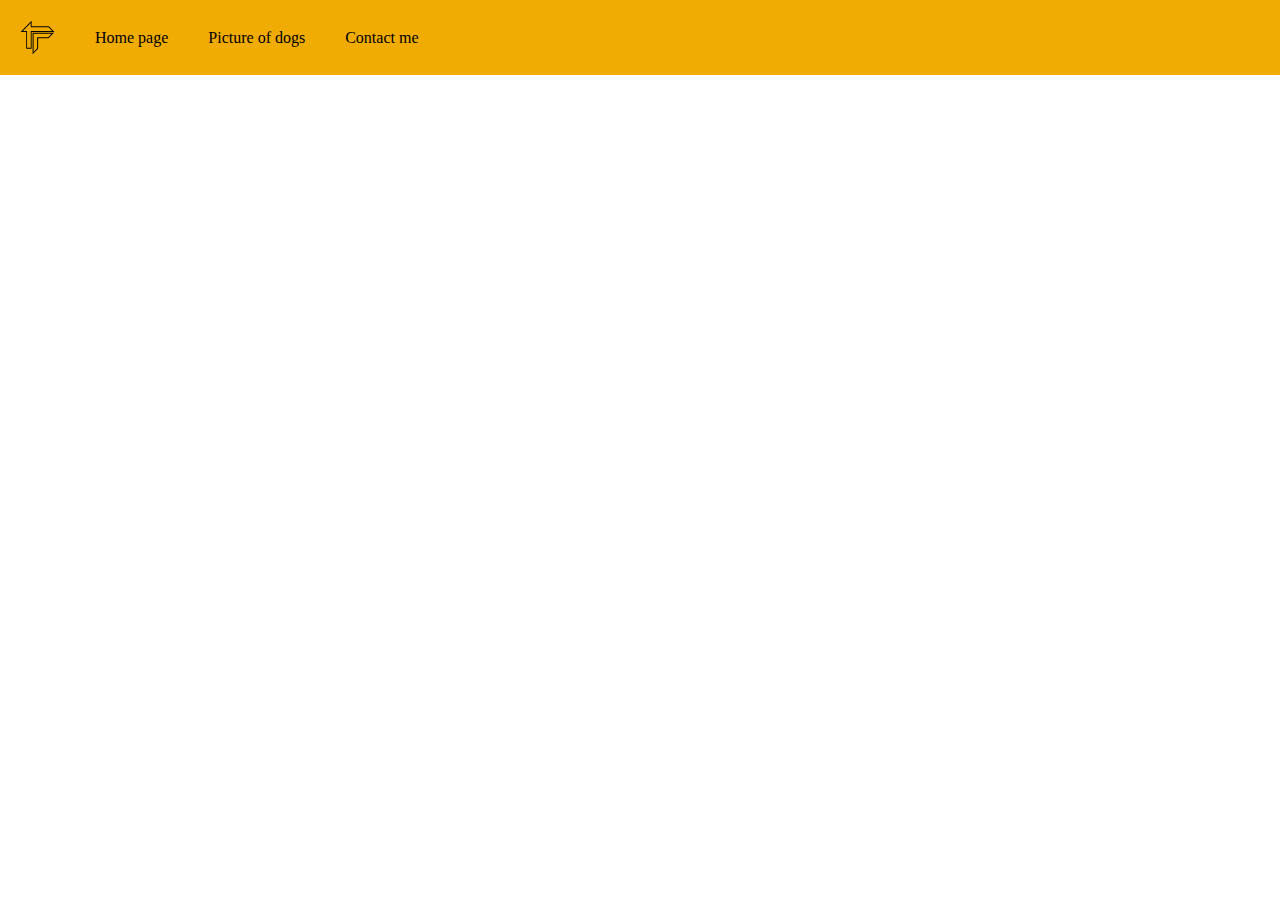
==== index.html @ bbdcefe3 "I made changes to the website" ====
<!DOCTYPE html>
<html>
  <head>
    <meta charset="utf-8" />
    <meta name="viewport" content="width=device-width" />
    <title>Home</title>
    <link href="style.css" rel="stylesheet" type="text/css" />
  </head>

  <body>
    <div class="container">
      <img
        height="75"
        src="[data-uri]"
      />
      <a href="index.html">Home page</a>
      <a href="dogs.html">Picture of dogs</a>
      <a href="contactme.html">Contact me</a>
    </div>

    <script src="script.js"></script>
  </body>
</html>
---- style.css ----
.container {
  background: rgb(240, 172, 2);
  display: flex;
  align-items: center;
}

h3 {
  color: black;
  font-size: 30px;
}

body {
  margin: 0px;
}

a {
  text-decoration: none;
  color: black;
  margin-right: 20px;
  margin-left: 20px;
}
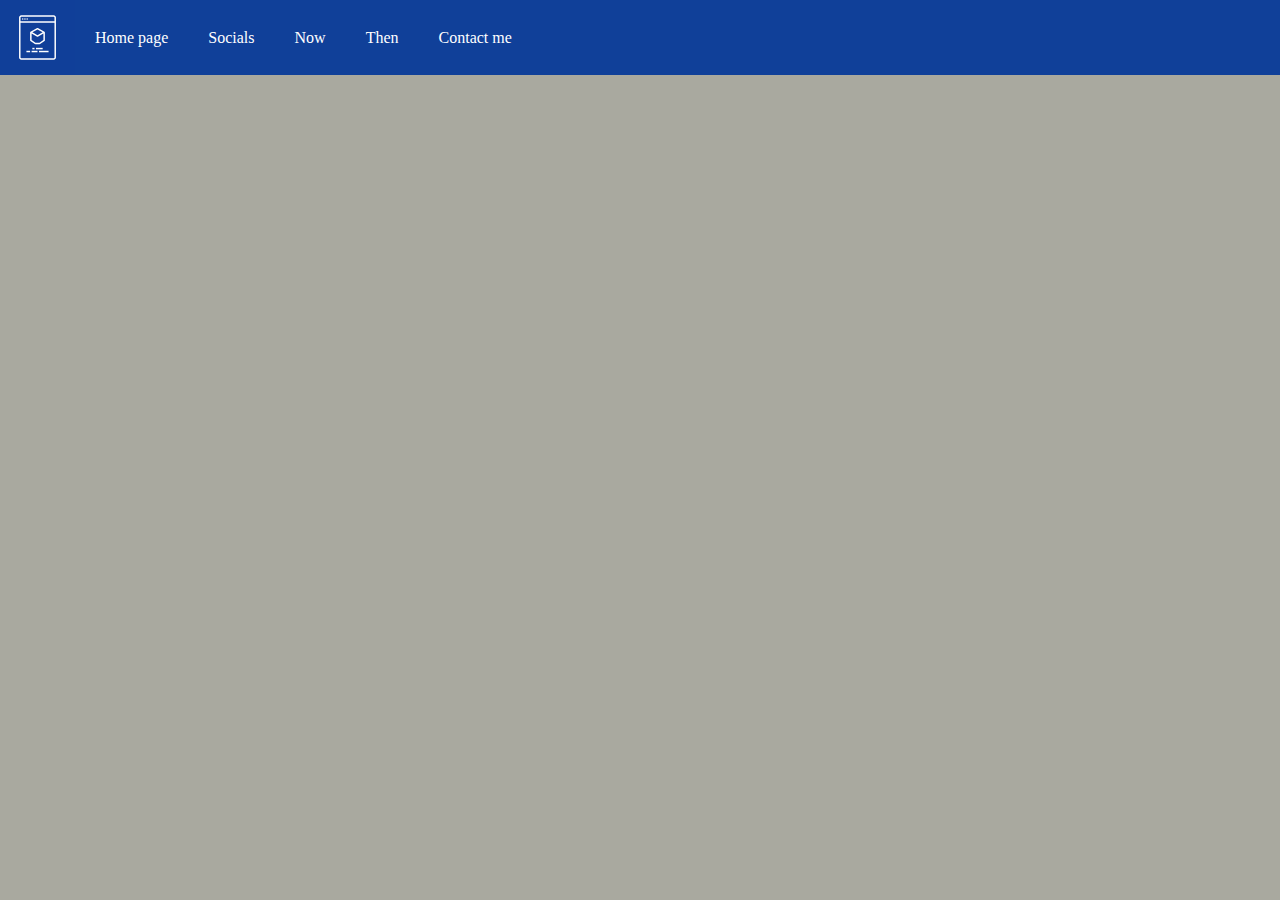
==== commit 06101d91: "I made changes to the website" ====
--- a/index.html
+++ b/index.html
@@ -8,13 +8,15 @@
   </head>
 
   <body>
-    <div class="container">
+    <div class="container sticky">
       <img
         height="75"
-        src="[data-uri]"
+        src="[data-uri]"
       />
       <a href="index.html">Home page</a>
-      <a href="dogs.html">Picture of dogs</a>
+      <a href="socials.html">Socials</a>
+      <a href="now.html">Now</a>
+      <a href="then.html">Then</a>
       <a href="contactme.html">Contact me</a>
     </div>
 
--- a/style.css
+++ b/style.css
@@ -1,5 +1,5 @@
 .container {
-  background: rgb(240, 172, 2);
+  background: rgb(16, 64, 153);
   display: flex;
   align-items: center;
 }
@@ -11,11 +11,34 @@
 
 body {
   margin: 0px;
+  background:rgb(169, 169, 159);
 }
 
 a {
   text-decoration: none;
-  color: black;
+  color: rgb(255, 255, 255);
   margin-right: 20px;
   margin-left: 20px;
 }
+
+.contactbutton {
+  color: black;
+}
+
+.box {
+  height: 400px;
+  width: 100%;
+  background: rgb(169, 169, 159);
+
+  display: flex;
+  align-items: center;
+  justify-content: left;
+}
+
+
+.sticky {
+	position: -webkit-sticky;
+	position: sticky;
+	top: 0;
+}
+
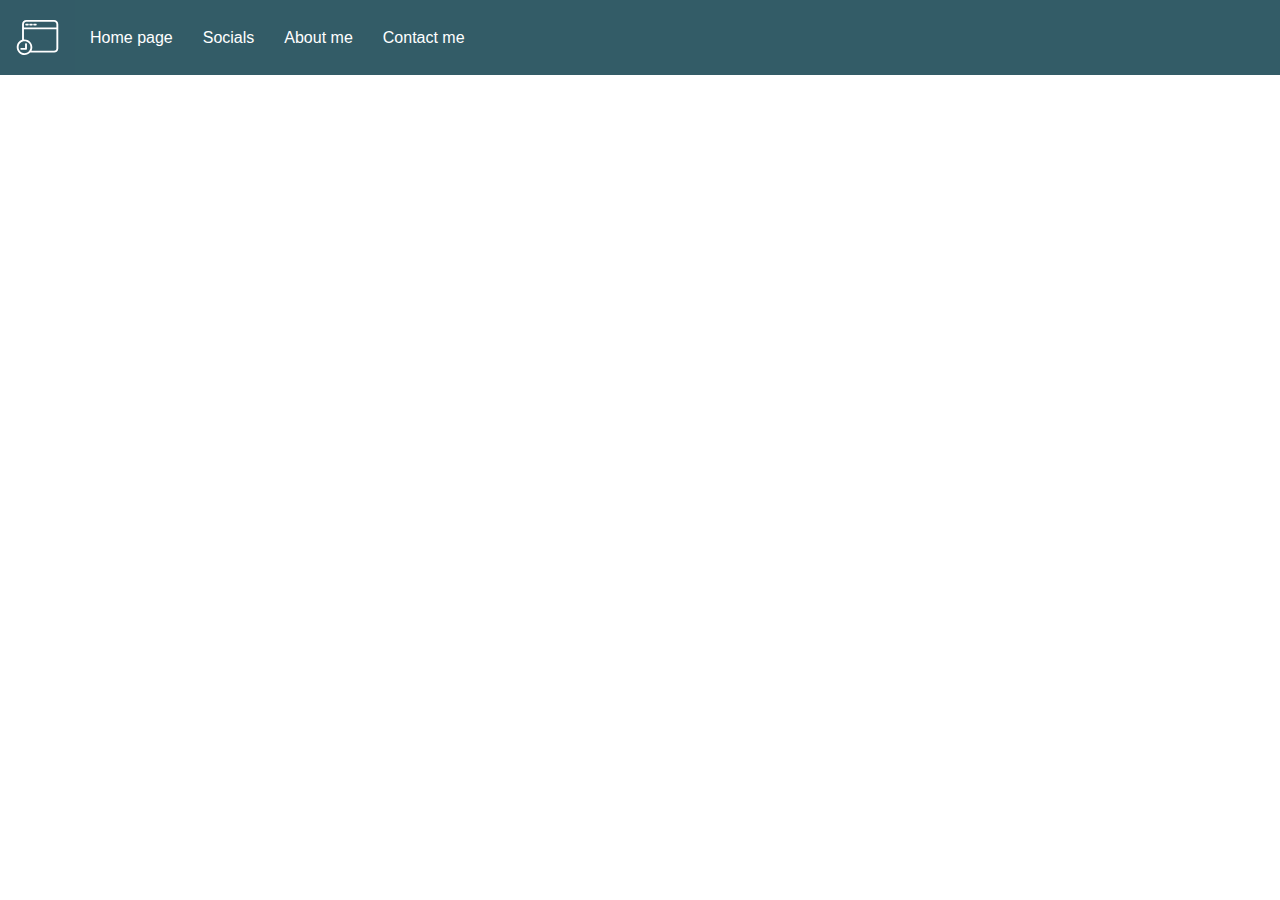
==== commit 9224631e: "I made changes to the website" ====
--- a/index.html
+++ b/index.html
@@ -11,13 +11,12 @@
     <div class="container sticky">
       <img
         height="75"
-        src="[data-uri]"
+        src="[data-uri]"
       />
-      <a href="index.html">Home page</a>
-      <a href="socials.html">Socials</a>
-      <a href="now.html">Now</a>
-      <a href="then.html">Then</a>
-      <a href="contactme.html">Contact me</a>
+      <a href="index.html" class="link">Home page</a>
+      <a href="socials.html" class="link">Socials</a>
+      <a href="aboutme.html" class="link">About me</a>
+      <a href="contactme.html" class="link">Contact me</a>
     </div>
 
     <script src="script.js"></script>
--- a/style.css
+++ b/style.css
@@ -1,7 +1,11 @@
 .container {
-  background: rgb(16, 64, 153);
+  background: #335c67;
   display: flex;
   align-items: center;
+}
+
+.pageContainer {
+  padding: 5px 20px;
 }
 
 h3 {
@@ -10,35 +14,102 @@
 }
 
 body {
+  font-family: Arial, sans-serif;
   margin: 0px;
-  background:rgb(169, 169, 159);
+  background: #ffffff;
+}
+
+.absoluteFun {
+  bottom: 0px;
+  left: 35%;
+  position: absolute;
+  background-color: purple;
+  color: greenyellow;
+  width: 400px;
+  height: 50px;
+}
+
+.skillOverlay {
+  display: none;
+}
+
+.skill:hover .skillOverlay {
+  display: flex;
+  justify-content: center;
+  align-items: center;
+  font-size: 25px;
+  font-weight: bold;
+  position: absolute;
+  background-color: white;
+  width: 200px;
+  height: 200px;
 }
 
 a {
   text-decoration: none;
   color: rgb(255, 255, 255);
-  margin-right: 20px;
-  margin-left: 20px;
+  margin-right: 5px;
+  margin-left: 5px;
+}
+.link:hover {
+  background: #68adc1;
+  padding: 10px;
+  border-radius: 7px;
+}
+.link {
+  padding: 10px;
 }
 
 .contactbutton {
-  color: black;
+  border-radius: 7px;
+  padding-top: 10px;
+  padding-bottom: 10px;
+  padding-left: 20px;
+  padding-right: 20px;
+  background: #540b0e;
+  color: white;
+}
+
+.contactbutton:hover {
+  background-color: #9e2a2b;
+}
+
+.skills {
+  padding: 20px;
+  display: flex;
+  justify-content: center;
+  align-items: center;
+}
+
+.skill {
+  position: relative;
+  margin: 20px;
+  display: flex;
+  justify-content: center;
+  align-items: center;
+  padding: 10px;
+  width: 200px;
+  height: 200px;
+}
+
+.skill:hover {
+  border-radius: 8px;
+  cursor: pointer;
+  box-shadow: 0 0 11px rgba(33, 33, 33, 0.2);
 }
 
 .box {
   height: 400px;
   width: 100%;
-  background: rgb(169, 169, 159);
+  background: #ffffff;
 
   display: flex;
   align-items: center;
   justify-content: left;
 }
 
-
 .sticky {
-	position: -webkit-sticky;
-	position: sticky;
-	top: 0;
+  position: -webkit-sticky;
+  position: sticky;
+  top: 0;
 }
-
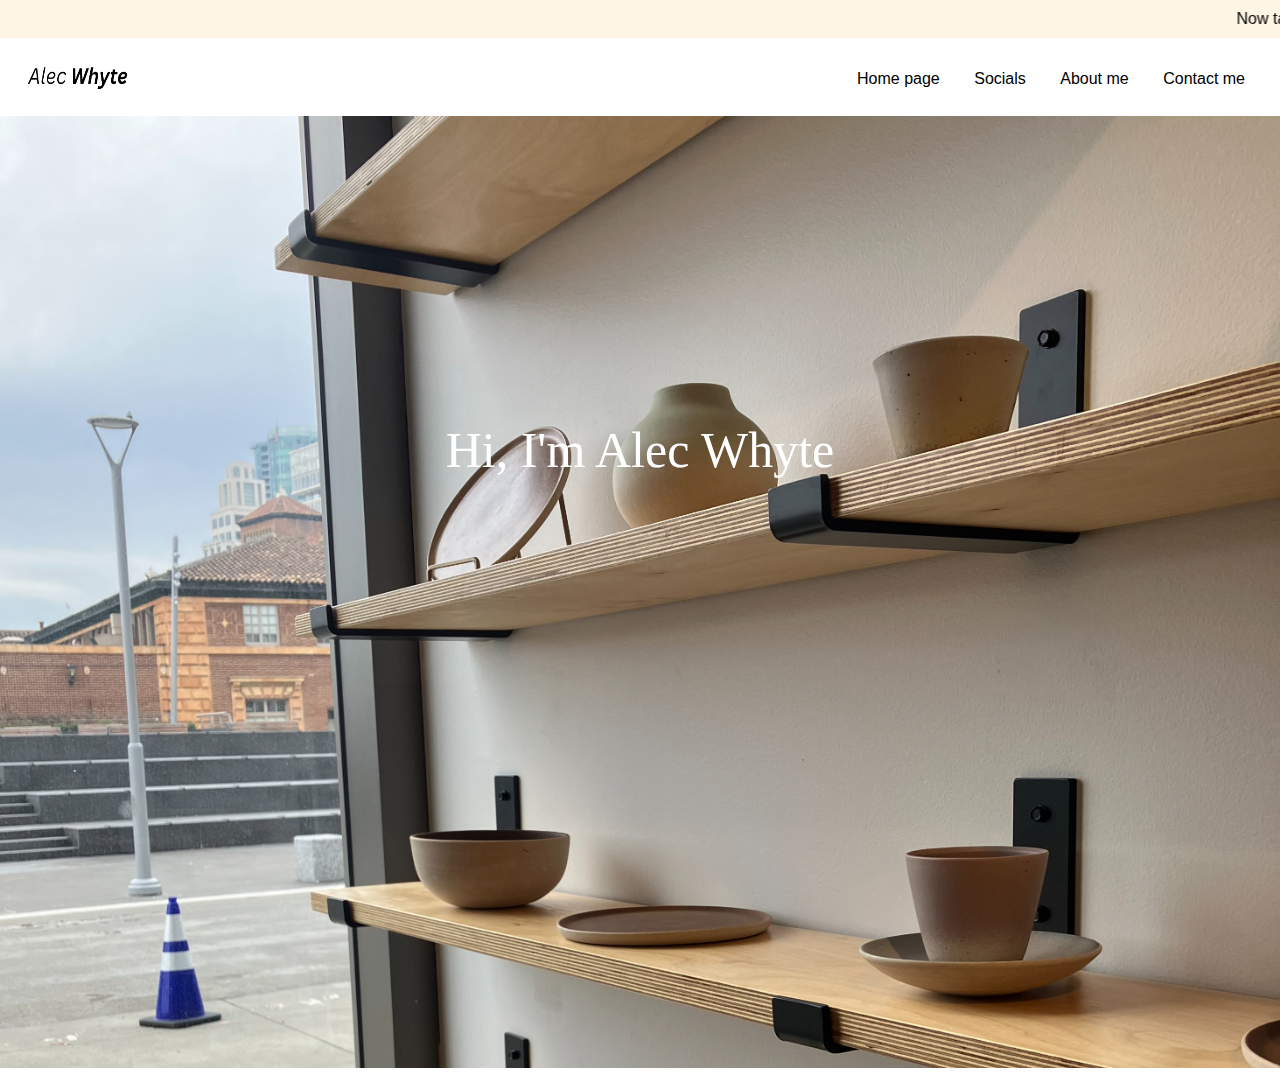
==== commit 1614e870: "I made changes to the website" ====
--- a/index.html
+++ b/index.html
@@ -5,20 +5,27 @@
     <meta name="viewport" content="width=device-width" />
     <title>Home</title>
     <link href="style.css" rel="stylesheet" type="text/css" />
+    <link rel="icon" href="awlogo.jpeg" />
   </head>
 
   <body>
+    <marquee style="background:#FFF5E4;color:black;padding-top:10px;padding-bottom:10px;">Now taking care of pets!!</marquee>
     <div class="container sticky">
-      <img
-        height="75"
-        src="[data-uri]"
-      />
-      <a href="index.html" class="link">Home page</a>
-      <a href="socials.html" class="link">Socials</a>
-      <a href="aboutme.html" class="link">About me</a>
-      <a href="contactme.html" class="link">Contact me</a>
+      <a href="index.html"
+        ><img height="75" class="topleftlogo" src="aleclogo.png" alt="mainIcon"
+      /></a>
+      <div>
+        <a href="index.html" class="link">Home page</a>
+        <a href="socials.html" class="link">Socials</a>
+        <a href="aboutme.html" class="link">About me</a>
+        <a href="contactme.html" class="link">Contact me</a>
+      </div>
+
     </div>
-
+<div class="container2"></div>
+    <img class="background" src="background.jpg" alt="replace" />
+    <div class="centered">Hi&#44 I'm Alec Whyte</div>    
+  </div>
     <script src="script.js"></script>
   </body>
 </html>
--- a/style.css
+++ b/style.css
@@ -1,7 +1,9 @@
 .container {
-  background: #335c67;
+  background: #ffffff;
   display: flex;
   align-items: center;
+  padding: 20px;
+  justify-content: space-between;
 }
 
 .pageContainer {
@@ -19,16 +21,6 @@
   background: #ffffff;
 }
 
-.absoluteFun {
-  bottom: 0px;
-  left: 35%;
-  position: absolute;
-  background-color: purple;
-  color: greenyellow;
-  width: 400px;
-  height: 50px;
-}
-
 .skillOverlay {
   display: none;
 }
@@ -40,21 +32,22 @@
   font-size: 25px;
   font-weight: bold;
   position: absolute;
-  background-color: white;
+  background-color: rgb(255, 255, 255);
   width: 200px;
   height: 200px;
 }
 
 a {
   text-decoration: none;
-  color: rgb(255, 255, 255);
+  color: rgb(0, 0, 0);
   margin-right: 5px;
   margin-left: 5px;
 }
 .link:hover {
-  background: #68adc1;
+  background: #4c5457;
   padding: 10px;
   border-radius: 7px;
+  color: white;
 }
 .link {
   padding: 10px;
@@ -113,3 +106,30 @@
   position: sticky;
   top: 0;
 }
+
+.topleftlogo {
+  height: 30px;
+  width: 105px;
+}
+
+.background {
+  width: 100%;
+}
+
+/* Container holding the image and the text */
+.container2 {
+  position: relative;
+  text-align: center;
+  color: white;
+}
+
+/* Centered text */
+.centered {
+  position: absolute;
+  top: 50%;
+  left: 50%;
+  transform: translate(-50%, -50%);
+  color: white;
+  font-size: 50px;
+  font-family: Chalkduster;
+}
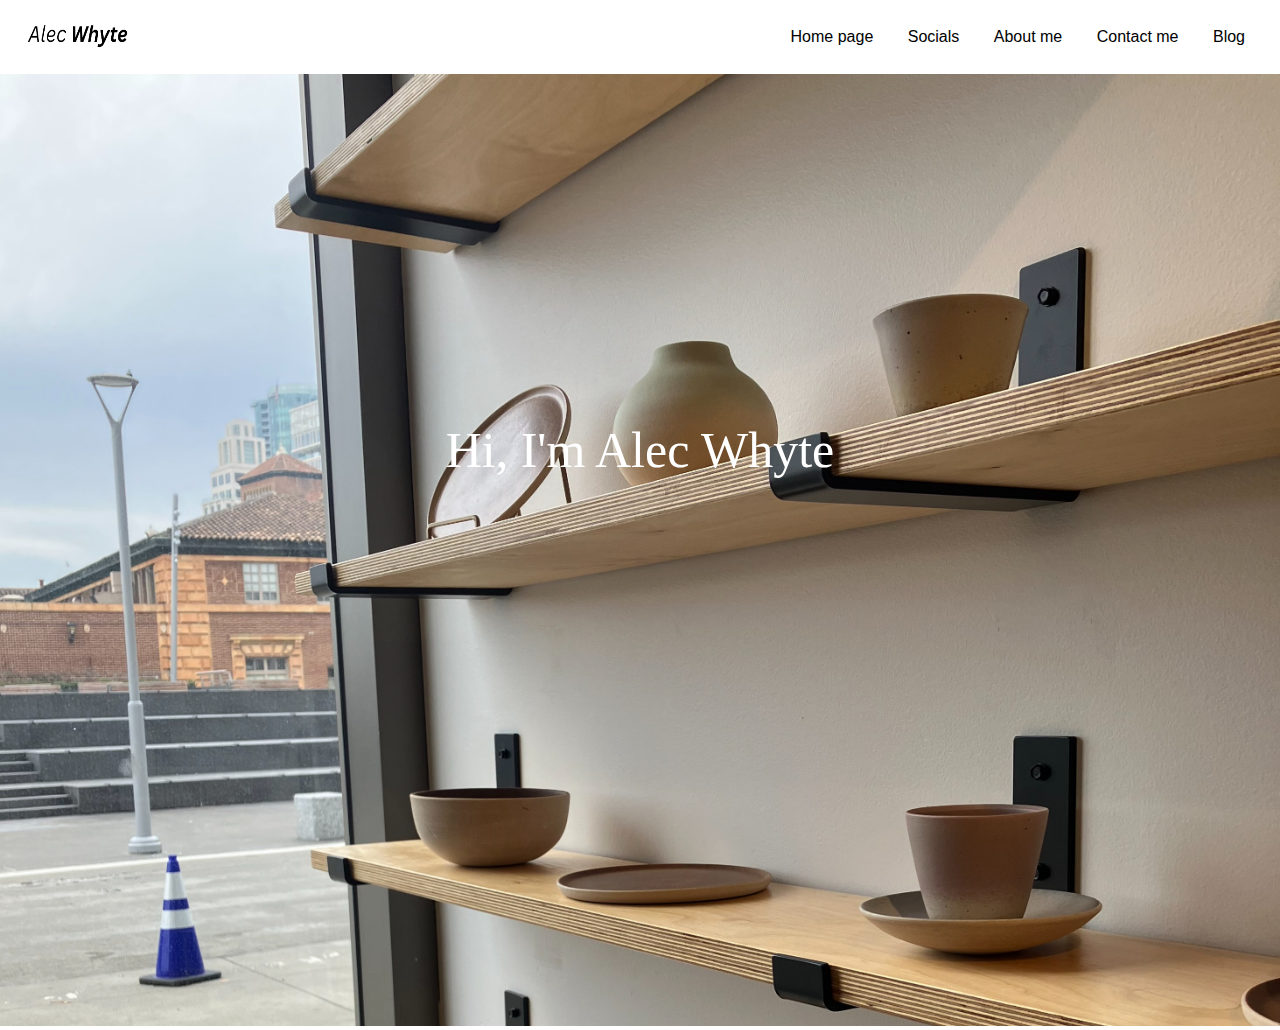
==== commit 788b4eb5: "I made changes to the website" ====
--- a/index.html
+++ b/index.html
@@ -5,26 +5,26 @@
     <meta name="viewport" content="width=device-width" />
     <title>Home</title>
     <link href="style.css" rel="stylesheet" type="text/css" />
-    <link rel="icon" href="awlogo.jpeg" />
+    <link rel="icon" href="assets/images/awlogo.png" />
   </head>
 
   <body>
-    <marquee style="background:#FFF5E4;color:black;padding-top:10px;padding-bottom:10px;">Now taking care of pets!!</marquee>
     <div class="container sticky">
       <a href="index.html"
-        ><img height="75" class="topleftlogo" src="aleclogo.png" alt="mainIcon"
+        ><img height="75" class="topleftlogo" src="assets/images/aleclogo.png" alt="mainIcon"
       /></a>
       <div>
         <a href="index.html" class="link">Home page</a>
         <a href="socials.html" class="link">Socials</a>
         <a href="aboutme.html" class="link">About me</a>
         <a href="contactme.html" class="link">Contact me</a>
+        <a href="blog.html" class="link">Blog</a>
       </div>
 
     </div>
-<div class="container2"></div>
-    <img class="background" src="background.jpg" alt="replace" />
-    <div class="centered">Hi&#44 I'm Alec Whyte</div>    
+    <img class="background" src="assets/images/background.jpg" alt="replace" />
+    <div class="centered">Hi&#44 I'm Alec Whyte
+    </div>    
   </div>
     <script src="script.js"></script>
   </body>
--- a/style.css
+++ b/style.css
@@ -19,6 +19,7 @@
   font-family: Arial, sans-serif;
   margin: 0px;
   background: #ffffff;
+  overscroll-behavior: none;
 }
 
 .skillOverlay {
@@ -44,10 +45,10 @@
   margin-left: 5px;
 }
 .link:hover {
-  background: #4c5457;
+  background: #ffffff;
   padding: 10px;
   border-radius: 7px;
-  color: white;
+  color: rgb(183, 169, 169);
 }
 .link {
   padding: 10px;
@@ -105,7 +106,9 @@
   position: -webkit-sticky;
   position: sticky;
   top: 0;
+  z-index: 100;
 }
+
 
 .topleftlogo {
   height: 30px;
@@ -129,7 +132,45 @@
   top: 50%;
   left: 50%;
   transform: translate(-50%, -50%);
-  color: white;
+  color: rgb(255, 255, 255);
   font-size: 50px;
   font-family: Chalkduster;
 }
+
+.socialLogos {
+  display: flex;
+  flex-direction: column;
+  justify-content: space-evenly;
+
+}
+
+.logos {
+  width: 30%;
+  width: 30%;
+  padding: 10px;
+}
+
+.socials.html {
+  background-color:  rgb(0, 0, 0);
+}
+
+.centered2 {
+  position: absolute;
+  top: 75%;
+  left: 75%;
+  color: rgb(0, 0, 0);
+  font-size: 20px;
+  font-family: serif;
+}
+
+.facebookBackground {
+background-color: #ffffff;
+}
+
+.instagramBackground {
+  background-color: #4c5457;
+}
+
+
+
+
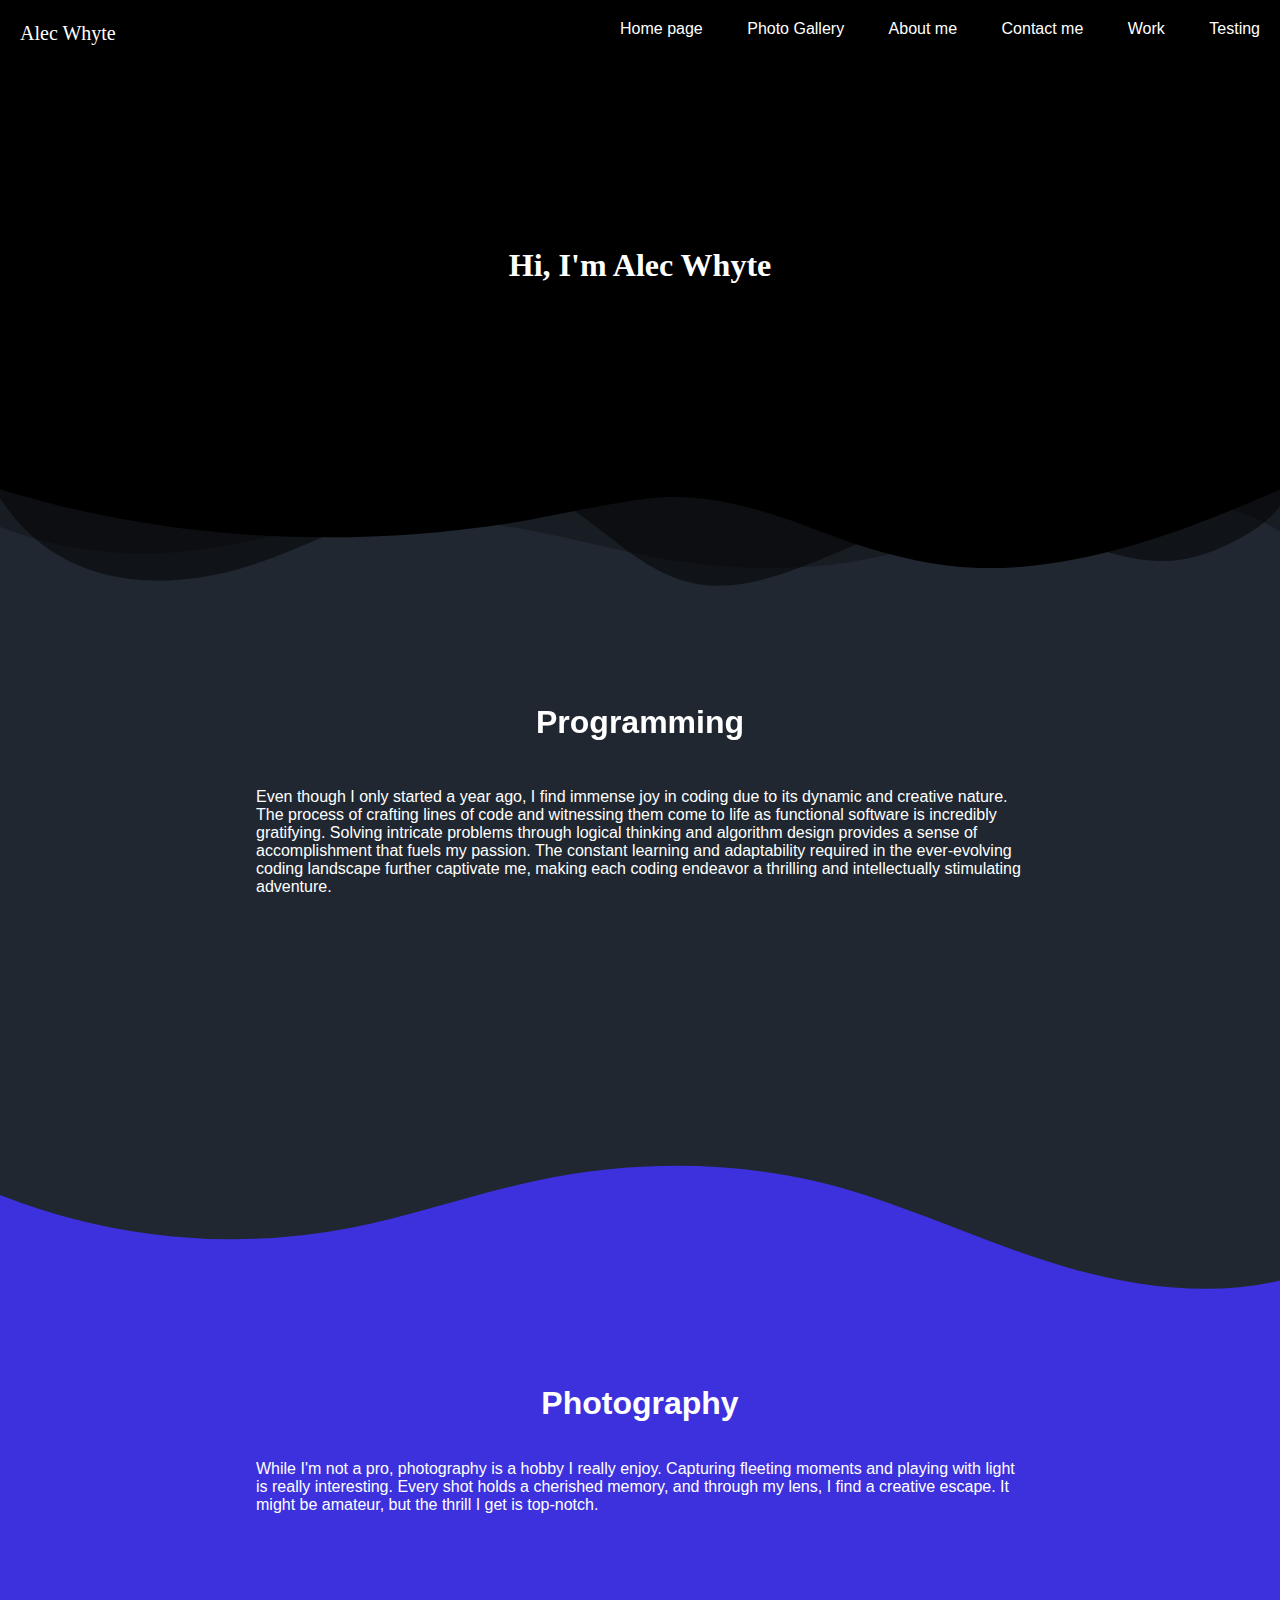
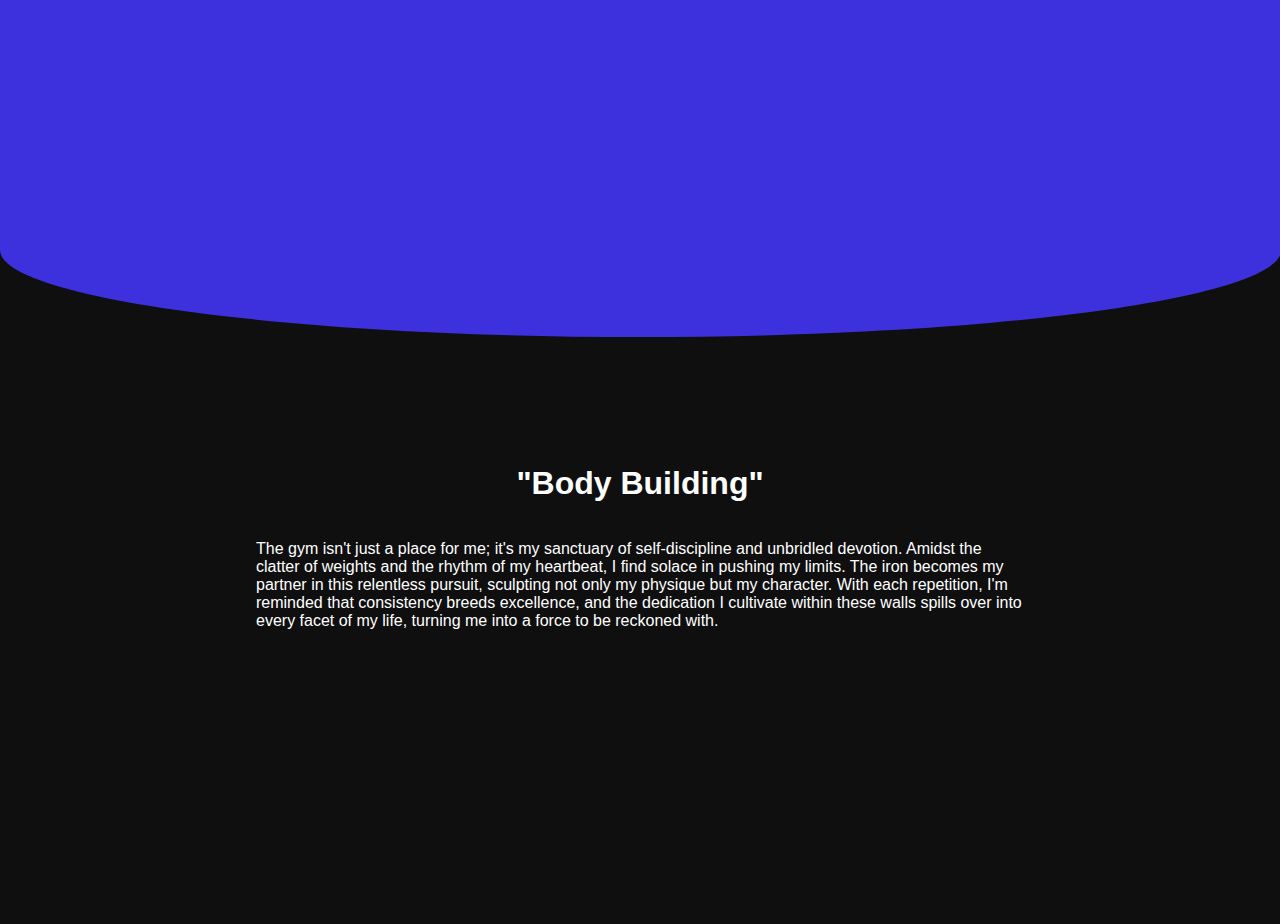
==== commit ed1e148c: "I made changes to the website" ====
--- a/index.html
+++ b/index.html
@@ -6,26 +6,68 @@
     <title>Home</title>
     <link href="style.css" rel="stylesheet" type="text/css" />
     <link rel="icon" href="assets/images/awlogo.png" />
+    <link rel="preconnect" href="https://fonts.googleapis.com">
+<link rel="preconnect" href="https://fonts.gstatic.com" crossorigin>
+<link href="https://fonts.googleapis.com/css2?family=Nunito+Sans:opsz,wght@6..12,300&display=swap" rel="stylesheet">
   </head>
 
   <body>
-    <div class="container sticky">
-      <a href="index.html"
-        ><img height="75" class="topleftlogo" src="assets/images/aleclogo.png" alt="mainIcon"
-      /></a>
-      <div>
-        <a href="index.html" class="link">Home page</a>
-        <a href="socials.html" class="link">Socials</a>
-        <a href="aboutme.html" class="link">About me</a>
-        <a href="contactme.html" class="link">Contact me</a>
-        <a href="blog.html" class="link">Blog</a>
-      </div>
 
-    </div>
-    <img class="background" src="assets/images/background.jpg" alt="replace" />
-    <div class="centered">Hi&#44 I'm Alec Whyte
-    </div>    
+
+    <div class="colorfulbackground colorfulbackgroundcontainer">
+      <div class="navbarcontainer">
+      <a class="nounderline topleftname hover-3" href="index.html">Alec Whyte</a>
+    <nav>
+      <a href="index.html" class="navbarlink">Home page</a>
+      <a href="photogallery.html" class="navbarlink">Photo Gallery</a>
+      <a href="aboutme.html" class="navbarlink">About me</a>
+      <a href="contactme.html" class="navbarlink">Contact me</a>
+      <a href="work.html" class="navbarlink">Work</a>
+      <a href="testing.html" class="navbarlink">Testing</a>
+    </nav>
   </div>
+  </div>
+      <h1 class="centeredtextforindex">Hi&#44 I'm Alec Whyte</h1>
+    </div> 
+    <div class="reallycoolwave">
+      <svg data-name="Layer 1" xmlns="http://www.w3.org/2000/svg" viewBox="0 0 1200 120" preserveAspectRatio="none">
+          <path d="M0,0V46.29c47.79,22.2,103.59,32.17,158,28,70.36-5.37,136.33-33.31,206.8-37.5C438.64,32.43,512.34,53.67,583,72.05c69.27,18,138.3,24.88,209.4,13.08,36.15-6,69.85-17.84,104.45-29.34C989.49,25,1113-14.29,1200,52.47V0Z" opacity=".25" class="shape-fill"></path>
+          <path d="M0,0V15.81C13,36.92,27.64,56.86,47.69,72.05,99.41,111.27,165,111,224.58,91.58c31.15-10.15,60.09-26.07,89.67-39.8,40.92-19,84.73-46,130.83-49.67,36.26-2.85,70.9,9.42,98.6,31.56,31.77,25.39,62.32,62,103.63,73,40.44,10.79,81.35-6.69,119.13-24.28s75.16-39,116.92-43.05c59.73-5.85,113.28,22.88,168.9,38.84,30.2,8.66,59,6.17,87.09-7.5,22.43-10.89,48-26.93,60.65-49.24V0Z" opacity=".5" class="shape-fill"></path>
+          <path d="M0,0V5.63C149.93,59,314.09,71.32,475.83,42.57c43-7.64,84.23-20.12,127.61-26.46,59-8.63,112.48,12.24,165.56,35.4C827.93,77.22,886,95.24,951.2,90c86.53-7,172.46-45.71,248.8-84.81V0Z" class="shape-fill"></path>
+      </svg>
+  </div>
+    <div class="nicecurves" >
+<section>
+  <h1 class="hover-1">Programming</h1>
+  <p>Even though I only started a year ago, I find immense joy in coding due to its dynamic and creative nature. The process of crafting lines of code and witnessing them come to life as functional software is incredibly gratifying. Solving intricate problems through logical thinking and algorithm design provides a sense of accomplishment that fuels my passion. The constant learning and adaptability required in the ever-evolving coding landscape further captivate me, making each coding endeavor a thrilling and intellectually stimulating adventure.</p>
+</section>
+<div class="wave">
+  <svg data-name="Layer 1" xmlns="http://www.w3.org/2000/svg" viewBox="0 0 1200 120" preserveAspectRatio="none">
+      <path d="M321.39,56.44c58-10.79,114.16-30.13,172-41.86,82.39-16.72,168.19-17.73,250.45-.39C823.78,31,906.67,72,985.66,92.83c70.05,18.48,146.53,26.09,214.34,3V0H0V27.35A600.21,600.21,0,0,0,321.39,56.44Z" class="shape-fill"></path>
+  </svg>
+</div>
+<section class="blue">
+  <h1>Photography</h1>
+  <p>While I'm not a pro, photography is a hobby I really enjoy. Capturing fleeting moments and playing with light is really interesting. Every shot holds a cherished memory, and through my lens, I find a creative escape. It might be amateur, but the thrill I get is top-notch.</p>
+</section>
+<div class="bubblebottom">
+  <svg data-name="Layer 1" xmlns="http://www.w3.org/2000/svg" viewBox="0 0 1200 120" preserveAspectRatio="none">
+      <path d="M0,0V7.23C0,65.52,268.63,112.77,600,112.77S1200,65.52,1200,7.23V0Z" class="shape-fill"></path>
+  </svg>
+</div>
+<section class="dark">
+  <h1>"Body Building"</h1>
+  <p>The gym isn't just a place for me; it's my sanctuary of self-discipline and unbridled devotion. Amidst the clatter of weights and the rhythm of my heartbeat, I find solace in pushing my limits. The iron becomes my partner in this relentless pursuit, sculpting not only my physique but my character. With each repetition, I'm reminded that consistency breeds excellence, and the dedication I cultivate within these walls spills over into every facet of my life, turning me into a force to be reckoned with.</p>
+</section>
+
+
+
+  
+
     <script src="script.js"></script>
   </body>
 </html>
+
+
+
+
--- a/style.css
+++ b/style.css
@@ -1,13 +1,15 @@
-.container {
-  background: #ffffff;
+.navbar {
   display: flex;
   align-items: center;
   padding: 20px;
   justify-content: space-between;
+  z-index: 100;
 }
 
 .pageContainer {
   padding: 5px 20px;
+  margin: 0px;
+  padding-top: 200px;
 }
 
 h3 {
@@ -20,11 +22,13 @@
   margin: 0px;
   background: #ffffff;
   overscroll-behavior: none;
+  
 }
 
 .skillOverlay {
   display: none;
 }
+
 
 .skill:hover .skillOverlay {
   display: flex;
@@ -38,20 +42,13 @@
   height: 200px;
 }
 
-a {
+.navbarlink {
+  padding: 20px;
   text-decoration: none;
-  color: rgb(0, 0, 0);
-  margin-right: 5px;
-  margin-left: 5px;
-}
-.link:hover {
-  background: #ffffff;
-  padding: 10px;
-  border-radius: 7px;
-  color: rgb(183, 169, 169);
-}
-.link {
-  padding: 10px;
+  color: white;
+  margin-top: 50px;
+  z-index: 101;
+  font-family: 'Bricolage Grotesque', sans-serif;
 }
 
 .contactbutton {
@@ -62,6 +59,7 @@
   padding-right: 20px;
   background: #540b0e;
   color: white;
+  text-decoration: none;
 }
 
 .contactbutton:hover {
@@ -102,18 +100,23 @@
   justify-content: left;
 }
 
-.sticky {
+.navbarsticky {
   position: -webkit-sticky;
   position: sticky;
   top: 0;
-  z-index: 100;
-}
-
-
-.topleftlogo {
-  height: 30px;
-  width: 105px;
-}
+}
+
+.topleftname {
+  text-align: left;
+  font-size: 20px;
+  font-family: 'Sofia-pro,sans-serif';
+  text-align: left;
+  margin: 0px 0px 0px 20px;
+  
+}
+
+
+
 
 .background {
   width: 100%;
@@ -127,21 +130,19 @@
 }
 
 /* Centered text */
-.centered {
-  position: absolute;
-  top: 50%;
-  left: 50%;
-  transform: translate(-50%, -50%);
-  color: rgb(255, 255, 255);
-  font-size: 50px;
-  font-family: Chalkduster;
+.centeredtextforindex {
+  color: white;
+  font-family: chalkduster;
+  margin: 0px;
+  padding: 200px;
+  text-align: center;
+  background-color: #000;
 }
 
 .socialLogos {
   display: flex;
   flex-direction: column;
   justify-content: space-evenly;
-
 }
 
 .logos {
@@ -151,7 +152,7 @@
 }
 
 .socials.html {
-  background-color:  rgb(0, 0, 0);
+  background-color: rgb(0, 0, 0);
 }
 
 .centered2 {
@@ -164,13 +165,448 @@
 }
 
 .facebookBackground {
-background-color: #ffffff;
+  background-color: #ffffff;
 }
 
 .instagramBackground {
   background-color: #4c5457;
 }
 
-
-
-
+/*WORK APPLICATION*/
+.workcontainer {
+  width: 400px;
+  height: 400px;
+  border-radius: 6px;
+  overflow: scroll;
+  box-shadow: 7px 7px 7px grey;
+  color: white;
+}
+
+.flexboxforwork {
+  display: flex;
+  padding-top: 200px;
+  gap: 10px;
+}
+
+.div1 {
+  background-color: black;
+  padding: 20px 40px;
+  justify-content: space-between;
+  margin: 40px 0px 0px 0px;
+}
+
+.description {
+  text-align: center;
+  margin: 5px 0 0 0;
+}
+
+input,
+select,
+textarea {
+  margin: 10px 0 0 0;
+  width: 100%;
+  min-height: 2em;
+}
+
+.fieldset {
+  max-width: 400px;
+  margin: 30px auto;
+  border: none;
+  background-color: white;
+  color: black;
+  border-radius: 7px;
+  font-family: arial;
+  font-weight: 540;
+}
+
+.label {
+  display: block;
+  margin: 0.5rem 0;
+}
+
+.inline {
+  width: unset;
+  margin: 0 0.5em 0 0;
+  vertical-align: middle;
+}
+
+.submit {
+  display: block;
+  width: 60%;
+  margin: 1em auto;
+  height: 2em;
+  font-size: 1.1rem;
+  border-radius: 7px;
+  border-color: white;
+  min-width: 300px;
+}
+
+.flex {
+  display: flex;
+  justify-content: center;
+}
+
+/*DAVID GOGGINS PART*/
+
+.linkdesc {
+  margin: 0px;
+}
+.div2 {
+  background-color: #f7f7f7;
+  height: 440px;
+  width: 480px;
+  justify-content: space-between;
+  margin: 40px 0px 0px 0px;
+}
+
+.sectiondavidgoggins {
+  padding:0px;
+}
+
+.davidgogginsheader {
+  width: 100%;
+  background-color: black;
+  text-align: center;
+  margin: 0;
+}
+
+.h1davidgoggins {
+  margin: 0;
+  padding: 10px 0 10px 0;
+  color: white;
+  font-family: Times New Roman;
+  font-size: 60;
+}
+
+.pdavidgoggins {
+  margin: 0;
+  padding: 5px 0 20px 0;
+  color: white;
+  font-size: 13;
+}
+
+.img-div > img {
+  width: 80%;
+  max-width: 100%;
+  max-height: 100%;
+  border-radius: 10px;
+  display: block;
+  margin: 0 auto;
+}
+
+.img-div {
+  padding: 50px 0 0 0;
+  margin: 0px;
+  display: flex;
+  justify-content: center;
+  background-color: #f7f7f7;
+  display: block;
+  text-align: center;
+  color: black;
+  font-size: 12;
+}
+
+.timeline {
+  padding: 25px;
+  text-align: center;
+  color: black;
+  background-color: #f7f7f7;
+  overflow: auto;
+  scrollbar-width: none;
+  -ms-overflow-style: none;
+}
+
+.timeline::-webkit-scrollbar {
+  display: none;
+}
+
+ul {
+  margin: 0;
+}
+
+li {
+  padding: 7px;
+  font-size: 12px;
+}
+
+.bullet-list {
+  list-style-type: none;
+  display: flex;
+  flex-wrap: wrap;
+  justify-content: center;
+  align-items: center;
+  height: 100vh;
+}
+
+.bullet-list li {
+  text-align: center;
+  margin: 10px;
+  width: 100%;
+}
+
+.bullet-list li::before {
+  content: "\2022";
+  margin-right: 10px;
+}
+
+.quote {
+  font-size: 12;
+  text-align: center;
+  background-color: #f5b553;
+  color: white;
+  border-top: 15px solid #f7f7f7;
+  padding-bottom: 10px;
+}
+
+
+
+.name {
+  padding: 0;
+}
+
+.workpagetitle {
+  text-align: center;
+  color: white;
+  font-family: chalkduster;
+  margin: 0px;
+  padding: 200px;
+}
+
+.workpagetitlecontainer {
+  background-color: black;
+}
+
+.contactmetitle {
+  text-align: center;
+  color: white;
+  font-family: chalkduster;
+  margin: 0px;
+  padding: 200px;
+}
+
+.contactmecontainer {
+  background-color: black;
+}
+
+.aboutmeskillstitle {
+  text-align: center;
+  color: white;
+  font-family: chalkduster;
+  margin: 0px;
+  padding: 200px;
+}
+
+.aboutmeskillscontainer {
+  background-color: black;
+}
+
+.photogallerytitlecontainer {
+  background-color: black;
+  text-align: center;
+  padding: 200px;
+}
+
+.photogallerytitle {
+  color: white;
+  font-family: chalkduster;
+  margin: 0px;
+  padding: 10px;
+}
+
+.photogallerytitledescription {
+  color: white;
+  font-family: "Lucida Handwriting";
+  margin: 0px;
+  padding: 10px;
+}
+
+.testingtitlecontainer {
+  background-color: black;
+
+}
+
+.testingtitle {
+  color: white;
+  font-family: chalkduster;
+  margin: 0px;
+  padding: 200px;
+  text-align: center;
+}
+
+.nounderline {
+  text-decoration: none;
+}
+.hover-1 {
+  --c: #dd3f31; /* the color */
+  --s: .15em;
+  
+  line-height:1.1em;
+  padding-bottom: calc(2.1*var(--s));
+  background: 
+    conic-gradient(from 135deg at top,var(--c) 90deg,#0000 0) 
+      left 0 bottom var(--s)/calc(2*var(--s)) var(--s) repeat-x,
+    conic-gradient(from -45deg at bottom,var(--c) 90deg,#0000 0) 
+      left var(--s) bottom 0/calc(2*var(--s)) var(--s) repeat-x;
+  -webkit-mask:
+    linear-gradient(#000 0 0) content-box,
+    linear-gradient(#000 0 0) 0/var(--_p,0%) padding-box no-repeat;
+  transition: .5s;
+}
+.hover-1:hover {
+  --_p: 100%;
+  color: var(--c);
+}
+
+.hover-3 {
+  --b: 0.1em;   /* the thickness of the line */
+  --c: #fff; /* the color */
+  
+  color: #fff;
+  padding-block: var(--b);
+  background: 
+    linear-gradient(var(--c) 50%,#000 0) 0% calc(100% - var(--_p,0%))/100% 200%,
+    linear-gradient(var(--c) 0 0) 0% var(--_p,0%)/var(--_p,0%) var(--b) no-repeat;
+  -webkit-background-clip: text,padding-box;
+          background-clip: text,padding-box;
+  transition: .3s var(--_s,0s) linear,background-size .3s calc(.3s - var(--_s,0s));
+}
+.hover-3:hover {
+  --_p: 100%;
+  --_s: .3s;
+}
+
+.colorfulbackground {
+  background-color: #000;
+  z-index: 99;
+}
+
+.colorfulbackgroundcontainer {
+
+  padding-top: 20px;
+  
+}
+
+.whitebackgrounddiv {
+  background-color: #fff;
+  width: 100%;
+  height: 1000px;
+  z-index: 10;
+}
+
+.rightlinkscolorfulbackground {
+text-align: right;
+}
+
+nav {
+  text-align: right;
+  display: inline;
+}
+
+.navbarcontainer {
+  display: flex;
+  justify-content: space-between;
+}
+
+section {
+  position: relative;
+  display: flex;
+  flex-direction: column;
+  align-items: center;
+  min-height: 400px;
+  padding: 200px 20vw 80px 20vw;
+}
+
+.nicecurves {
+  margin: 0px;
+  font-family: 'Nunito', sans-serif;
+  color: white;
+  background: #202731;
+}
+
+.blue {
+  background: #3c31dd;
+}
+
+.red {
+  background: #dd3f31;
+}
+
+.pink {
+  background: #ff0066;
+  overflow: hidden;
+}
+
+.dark {
+  background: #0f0f10;
+}
+
+.wave {
+  position: absolute;
+  left: 0;
+  width: 100%;
+  overflow: hidden;
+  line-height: 0;
+  z-index: 100;
+}
+
+.wave svg {
+  position: relative;
+  display: block;
+  width: calc(102% + 1.3px);
+  height: 136px;
+}
+
+.wave .shape-fill {
+  fill: #202731
+}
+
+
+
+.reallycoolwave {
+  position: absolute;
+ z-index: 100;
+  left: 0;
+  width: 100%;
+  overflow: hidden;
+  line-height: 0;
+}
+
+.reallycoolwave svg {
+  position: relative;
+  display: block;
+  width: calc(100% + 1.3px);
+  height: 111px;
+}
+
+.reallycoolwave .shape-fill {
+  fill: #000;
+}
+
+.bubblebottom {
+  position: absolute;
+  left: 0;
+  width: 100%;
+  overflow: hidden;
+  line-height: 0;
+  z-index: 100;
+}
+
+.bubblebottom svg {
+  position: relative;
+  display: block;
+  width: calc(100% + 1.3px);
+  height: 99px;
+}
+
+.bubblebottom .shape-fill {
+  fill: #3c31dd;
+}
+
+
+
+
+
+
+
+
+
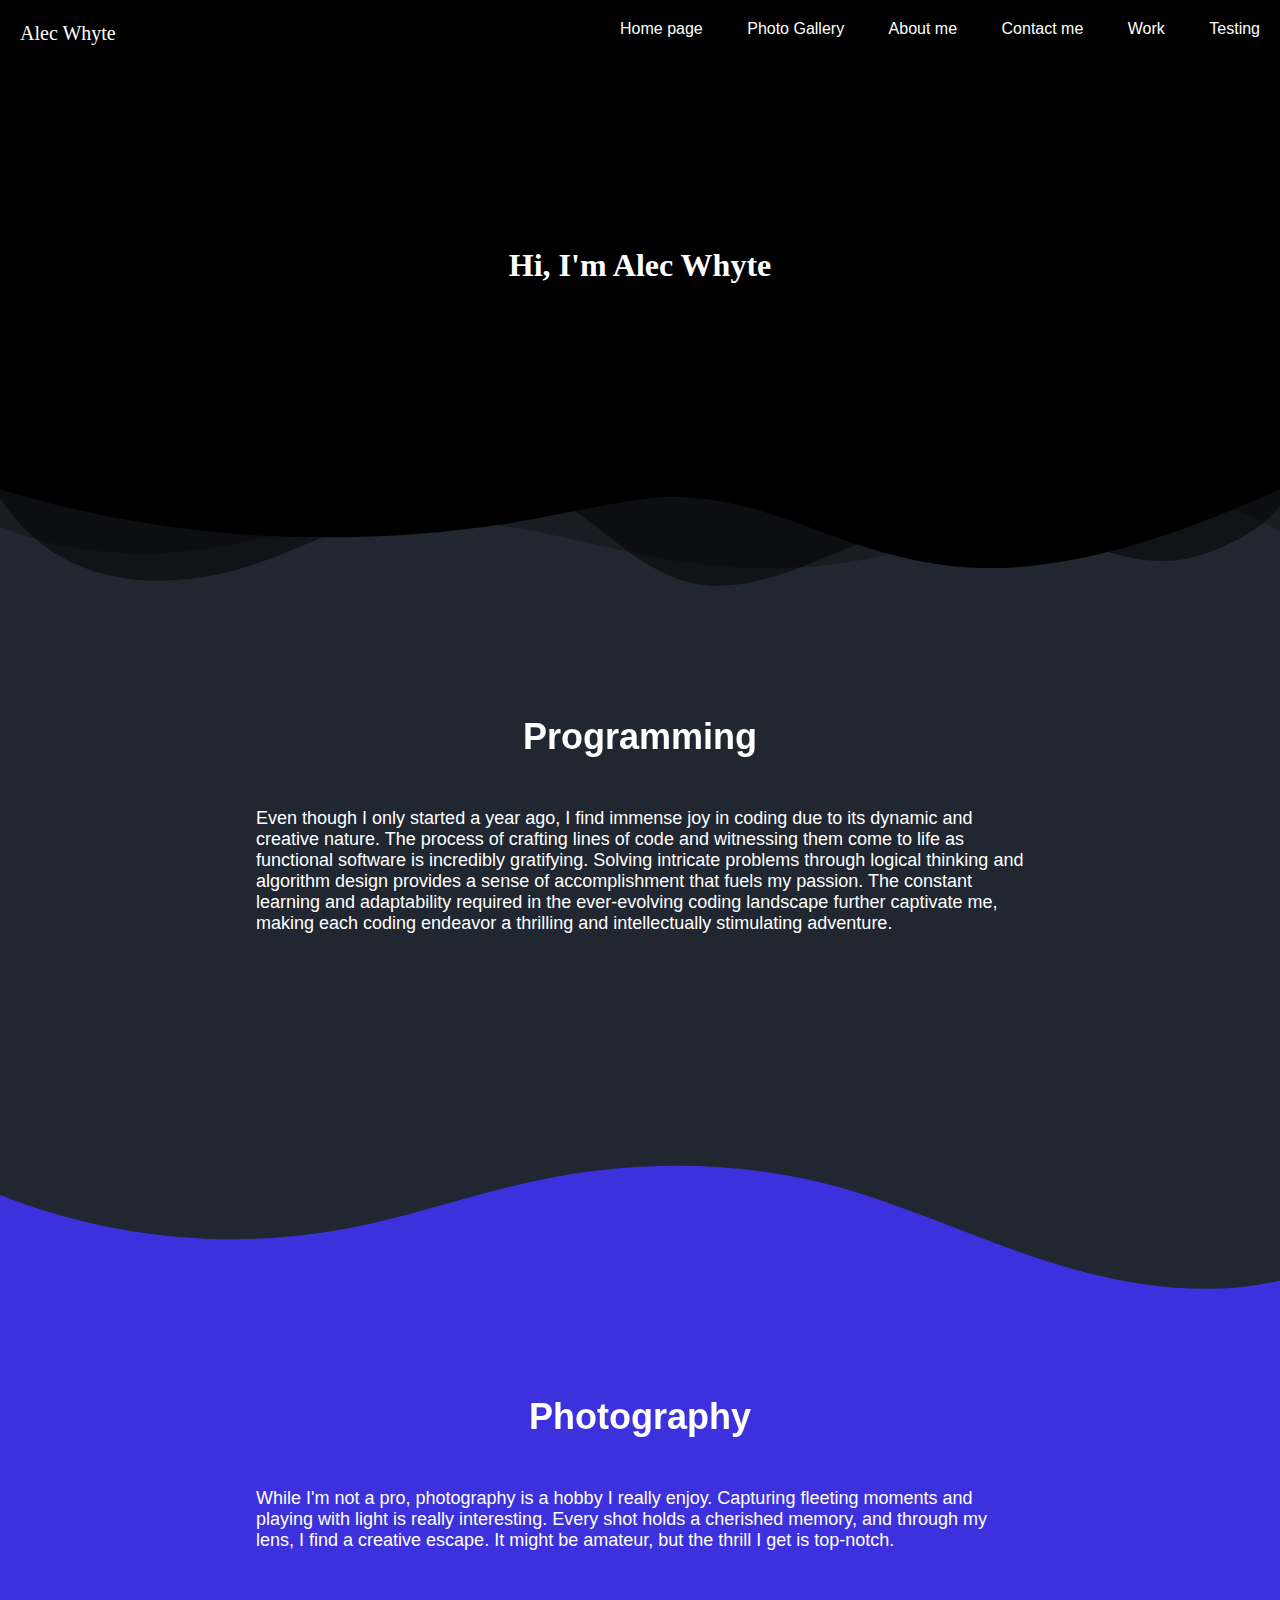
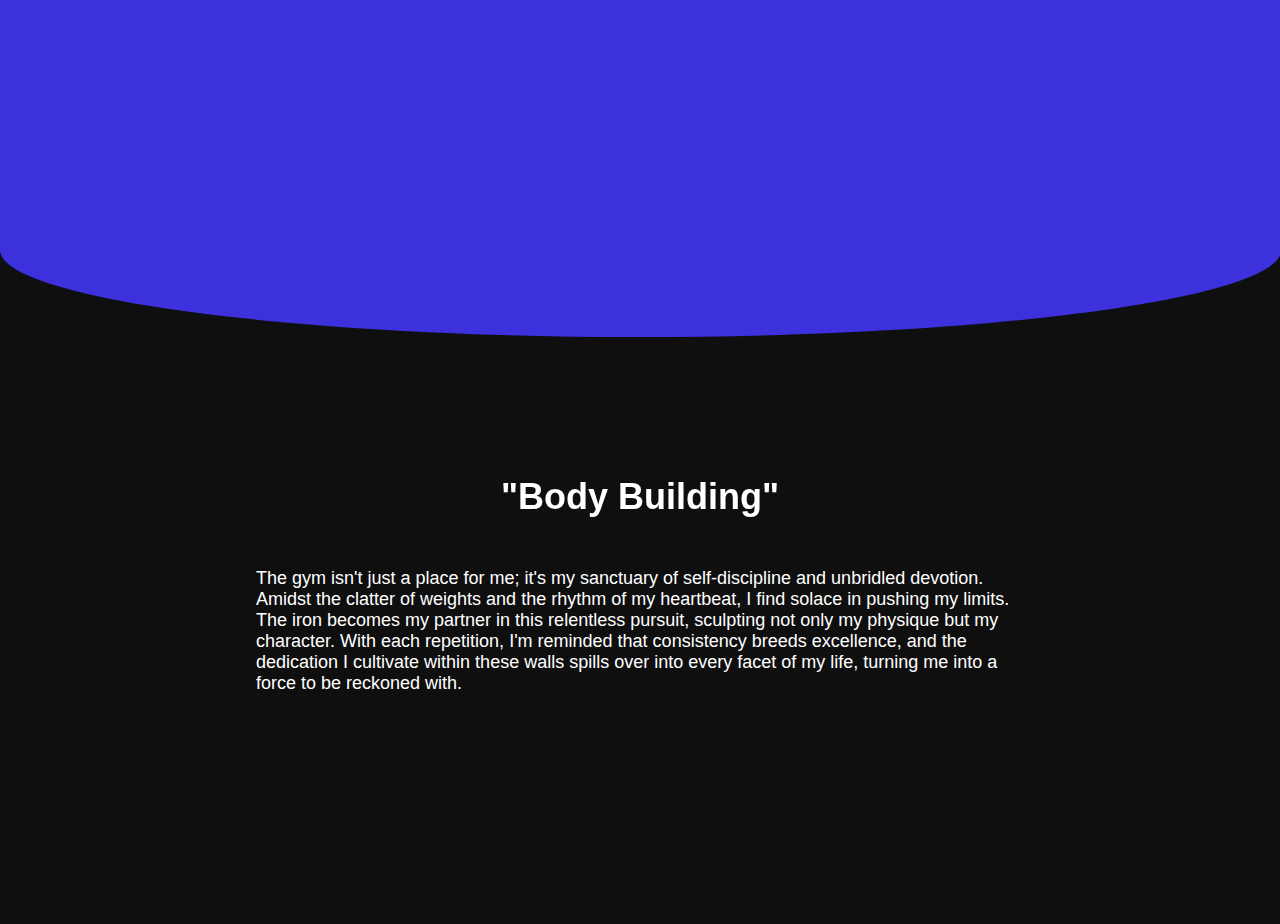
==== commit 5de91883: "I made changes to the website" ====
--- a/index.html
+++ b/index.html
@@ -38,7 +38,7 @@
   </div>
     <div class="nicecurves" >
 <section>
-  <h1 class="hover-1">Programming</h1>
+  <h1 class="hover-4">Programming</h1>
   <p>Even though I only started a year ago, I find immense joy in coding due to its dynamic and creative nature. The process of crafting lines of code and witnessing them come to life as functional software is incredibly gratifying. Solving intricate problems through logical thinking and algorithm design provides a sense of accomplishment that fuels my passion. The constant learning and adaptability required in the ever-evolving coding landscape further captivate me, making each coding endeavor a thrilling and intellectually stimulating adventure.</p>
 </section>
 <div class="wave">
@@ -47,7 +47,7 @@
   </svg>
 </div>
 <section class="blue">
-  <h1>Photography</h1>
+  <h1 class="hover-4">Photography</h1>
   <p>While I'm not a pro, photography is a hobby I really enjoy. Capturing fleeting moments and playing with light is really interesting. Every shot holds a cherished memory, and through my lens, I find a creative escape. It might be amateur, but the thrill I get is top-notch.</p>
 </section>
 <div class="bubblebottom">
@@ -56,7 +56,7 @@
   </svg>
 </div>
 <section class="dark">
-  <h1>"Body Building"</h1>
+  <h1 class="hover-4">"Body Building"</h1>
   <p>The gym isn't just a place for me; it's my sanctuary of self-discipline and unbridled devotion. Amidst the clatter of weights and the rhythm of my heartbeat, I find solace in pushing my limits. The iron becomes my partner in this relentless pursuit, sculpting not only my physique but my character. With each repetition, I'm reminded that consistency breeds excellence, and the dedication I cultivate within these walls spills over into every facet of my life, turning me into a force to be reckoned with.</p>
 </section>
 
--- a/style.css
+++ b/style.css
@@ -18,7 +18,7 @@
 }
 
 body {
-  font-family: Arial, sans-serif;
+  font-family: 'Gill Sans', sans-serif;
   margin: 0px;
   background: #ffffff;
   overscroll-behavior: none;
@@ -48,7 +48,11 @@
   color: white;
   margin-top: 50px;
   z-index: 101;
-  font-family: 'Bricolage Grotesque', sans-serif;
+  font-family: 'Gill Sans', sans-serif;
+}
+
+.navbarlink:hover {
+  color: #b9babd;
 }
 
 .contactbutton {
@@ -436,27 +440,8 @@
 .nounderline {
   text-decoration: none;
 }
-.hover-1 {
-  --c: #dd3f31; /* the color */
-  --s: .15em;
-  
-  line-height:1.1em;
-  padding-bottom: calc(2.1*var(--s));
-  background: 
-    conic-gradient(from 135deg at top,var(--c) 90deg,#0000 0) 
-      left 0 bottom var(--s)/calc(2*var(--s)) var(--s) repeat-x,
-    conic-gradient(from -45deg at bottom,var(--c) 90deg,#0000 0) 
-      left var(--s) bottom 0/calc(2*var(--s)) var(--s) repeat-x;
-  -webkit-mask:
-    linear-gradient(#000 0 0) content-box,
-    linear-gradient(#000 0 0) 0/var(--_p,0%) padding-box no-repeat;
-  transition: .5s;
-}
-.hover-1:hover {
-  --_p: 100%;
-  color: var(--c);
-}
-
+
+ 
 .hover-3 {
   --b: 0.1em;   /* the thickness of the line */
   --c: #fff; /* the color */
@@ -475,6 +460,23 @@
   --_s: .3s;
 }
 
+.hover-4 {
+  border: 8px solid;
+  border-image: repeating-linear-gradient(135deg,#F8CA00 0 10px,#E97F02 0 20px,#BD1550 0 30px) 8;
+  -webkit-mask: 
+    conic-gradient(from 180deg at top 8px right 8px, #0000 90deg,#000 0)
+     var(--_i,200%) 0  /200% var(--_i,8px) border-box no-repeat,
+    conic-gradient(at bottom 8px left  8px,  #0000 90deg,#000 0)
+     0   var(--_i,200%)/var(--_i,8px) 200% border-box no-repeat,
+    linear-gradient(#000 0 0) padding-box no-repeat;
+  transition: .3s, -webkit-mask-position .3s .3s;
+}
+.hover-4:hover {
+  --_i: 100%;
+  color: #fff;
+  transition: .3s, -webkit-mask-size .3s .3s;
+}
+
 .colorfulbackground {
   background-color: #000;
   z-index: 99;
@@ -518,7 +520,8 @@
 
 .nicecurves {
   margin: 0px;
-  font-family: 'Nunito', sans-serif;
+  font-family: 'Gill Sans', sans-serif;
+  font-size: large;
   color: white;
   background: #202731;
 }
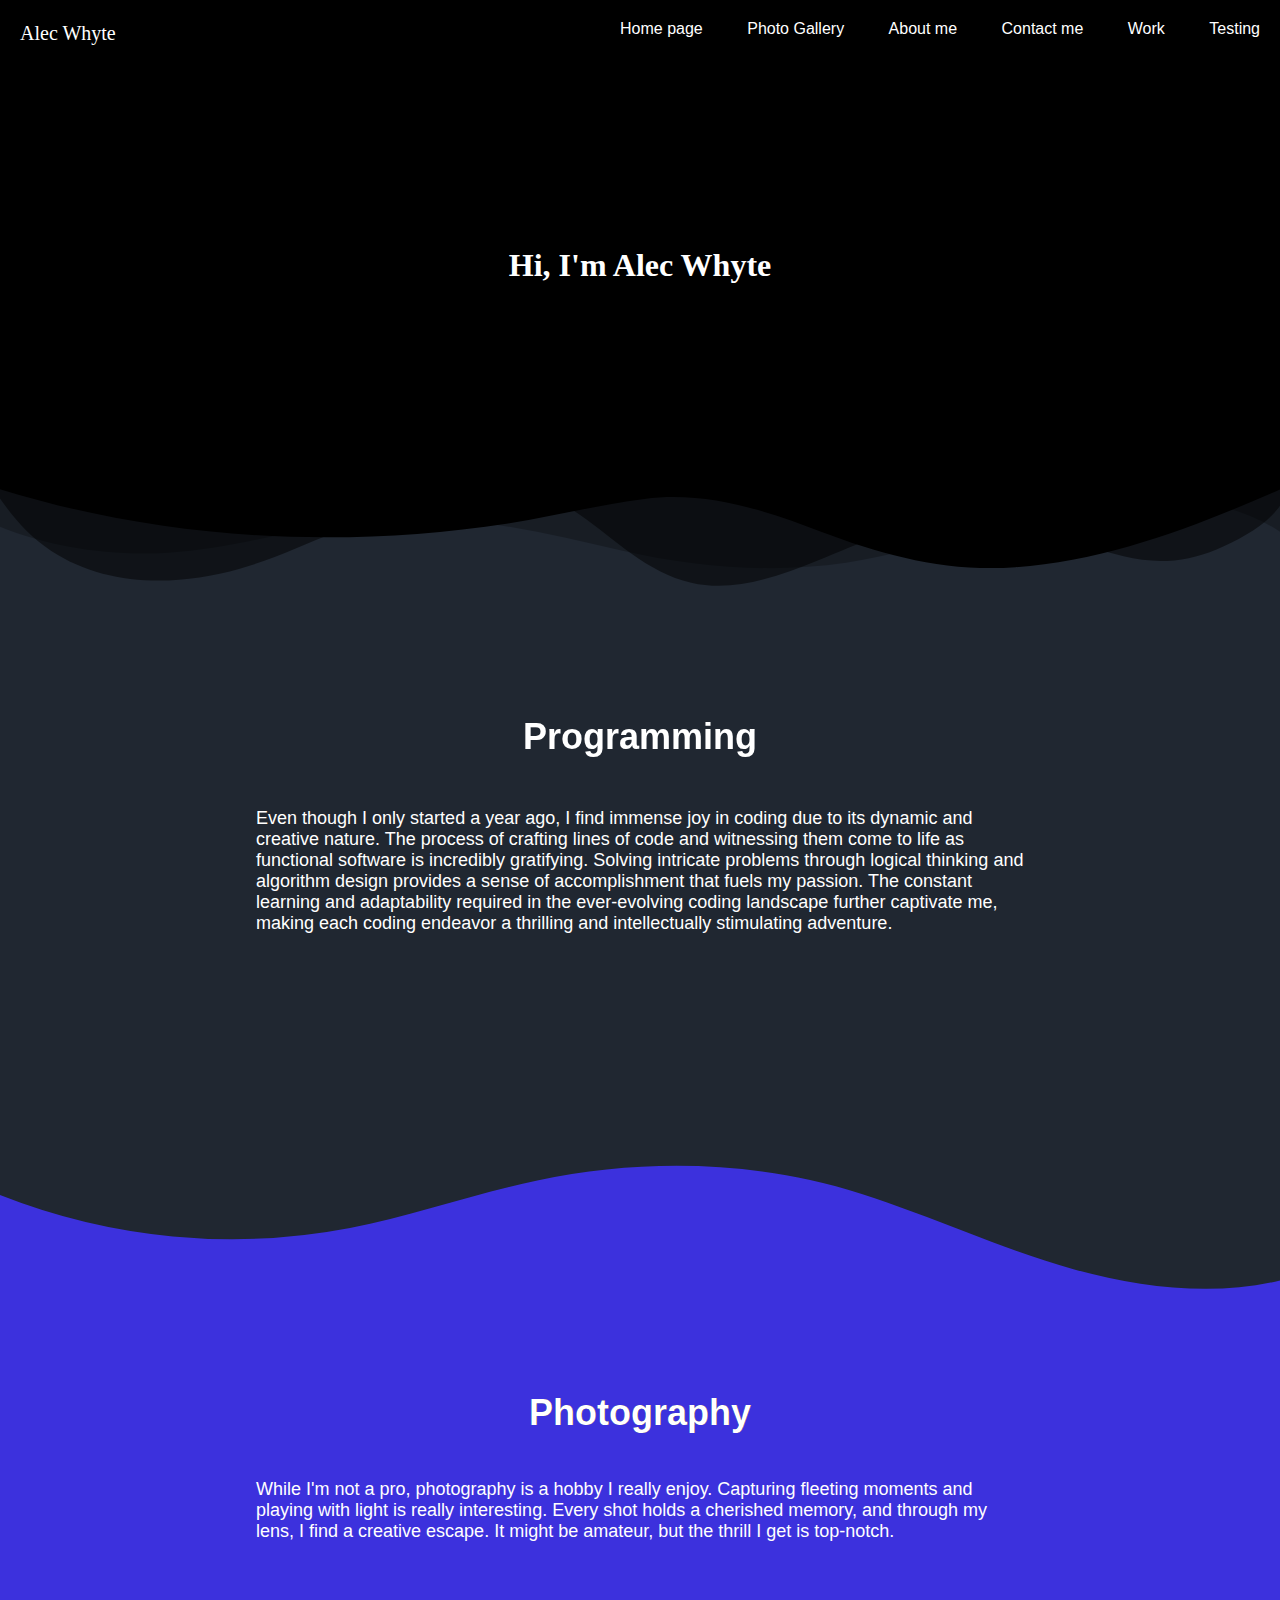
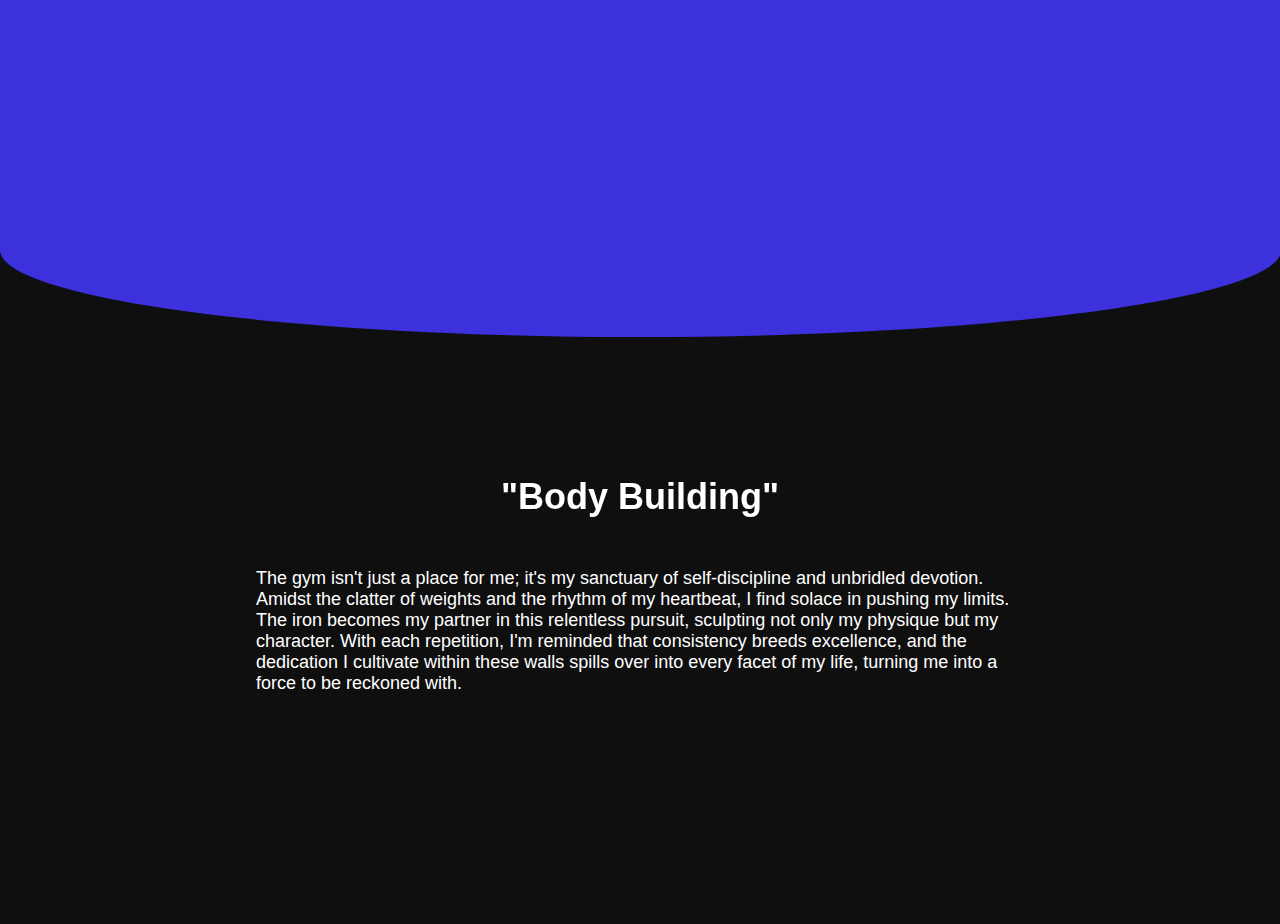
==== commit 1d28f68b: "I made changes to the website" ====
--- a/index.html
+++ b/index.html
@@ -47,7 +47,7 @@
   </svg>
 </div>
 <section class="blue">
-  <h1 class="hover-4">Photography</h1>
+  <h1 class="hover-3">Photography</h1>
   <p>While I'm not a pro, photography is a hobby I really enjoy. Capturing fleeting moments and playing with light is really interesting. Every shot holds a cherished memory, and through my lens, I find a creative escape. It might be amateur, but the thrill I get is top-notch.</p>
 </section>
 <div class="bubblebottom">
